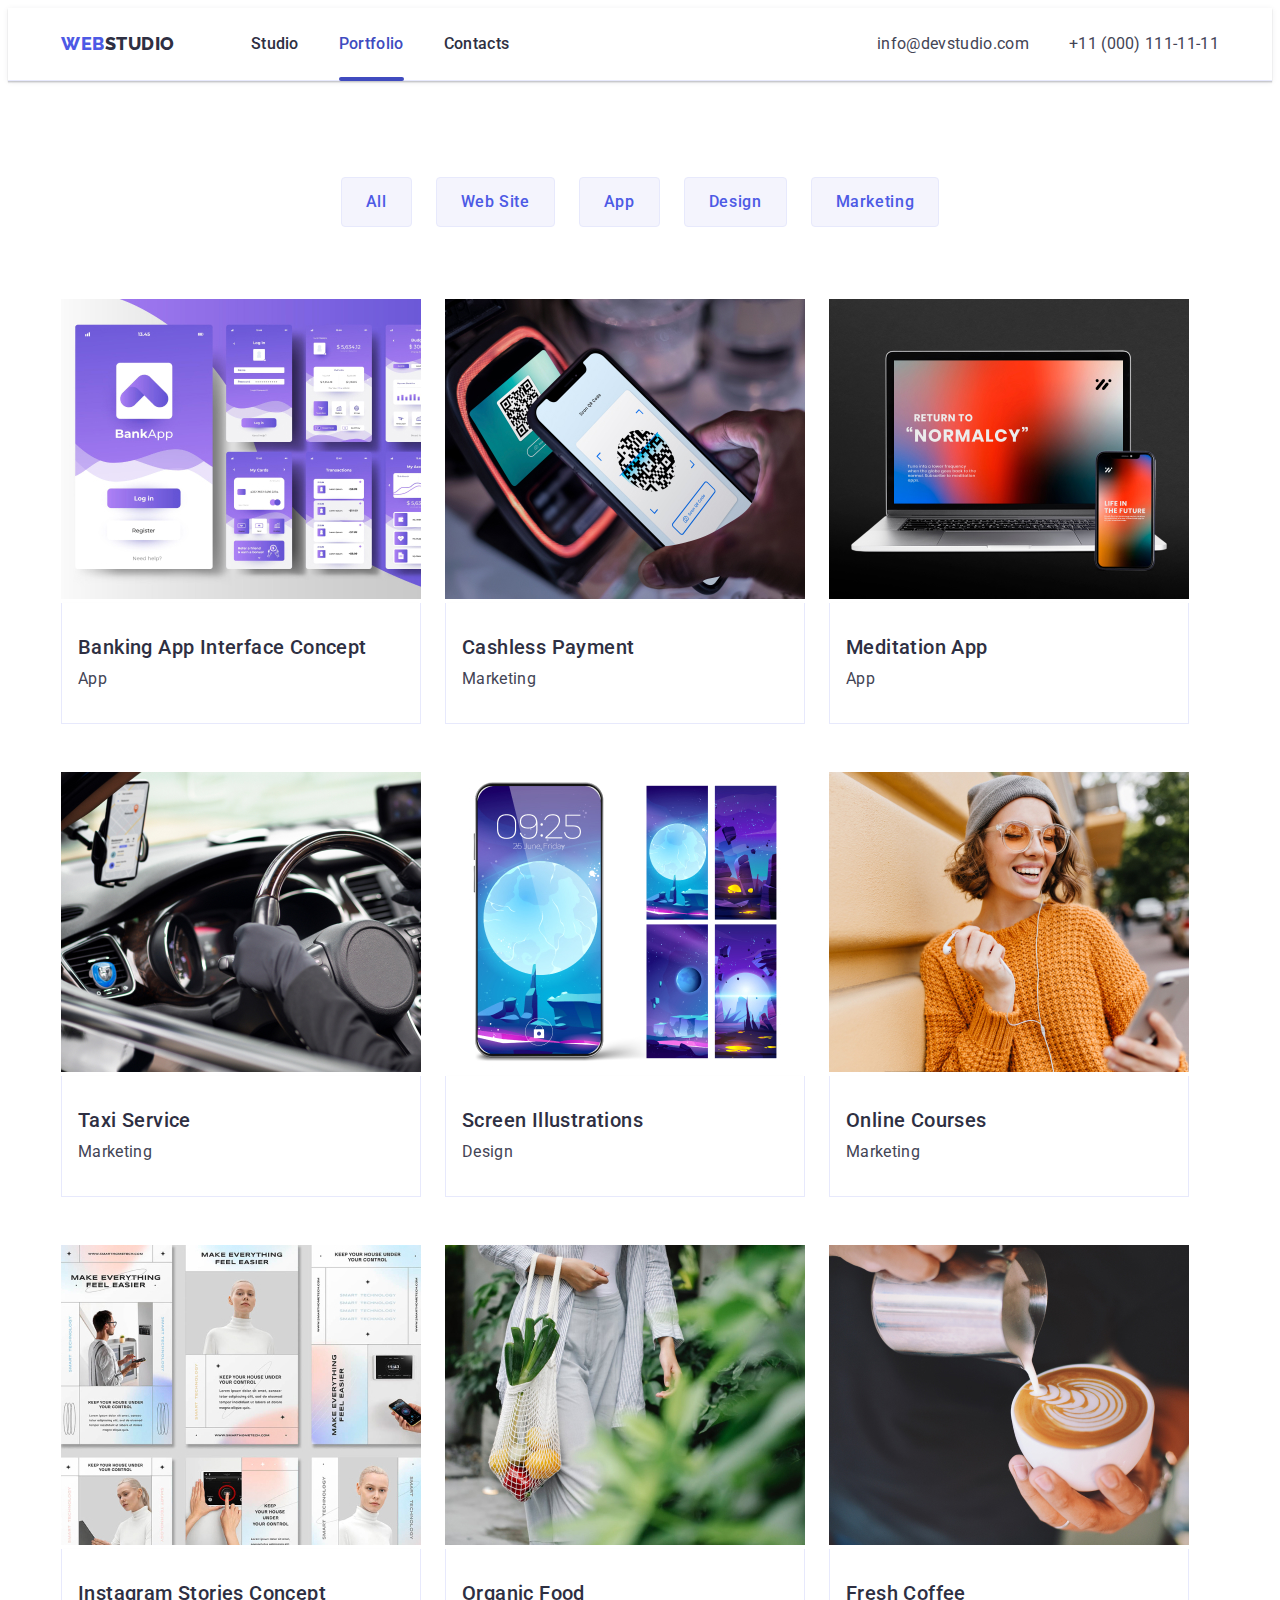
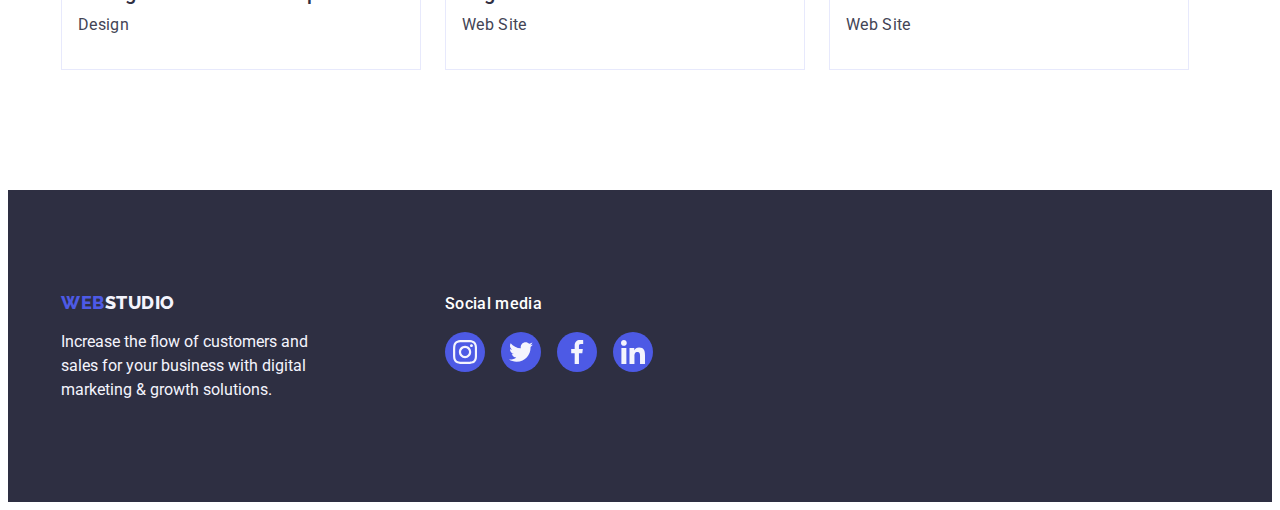
==== portfolio.html @ 3e27b540 "Initial commit" ====
<!DOCTYPE html>
<html lang="en">

<head>
    <meta charset="UTF-8">
    <meta http-equiv="X-UA-Compatible" content="IE=edge">
    <meta name="viewport" content="width=device-width, initial-scale=1.0">
    <title>Portfolio</title>
    <link rel="preconnect" href="https://fonts.googleapis.com">
    <link rel="preconnect" href="https://fonts.gstatic.com" crossorigin>
    <link
        href="https://fonts.googleapis.com/css2?family=Raleway:wght@800&family=Roboto:wght@400;500;700;900&display=swap"
        rel="stylesheet">
    <link rel="stylesheet" href="https://cdnjs.cloudflare.com/ajax/libs/modern-normalize/1.1.0/modern-normalize.min.css"
        integrity="sha512-wpPYUAdjBVSE4KJnH1VR1HeZfpl1ub8YT/NKx4PuQ5NmX2tKuGu6U/JRp5y+Y8XG2tV+wKQpNHVUX03MfMFn9Q=="
        crossorigin="anonymous" referrerpolicy="no-referrer">
    <link rel="stylesheet" href="./css/styles.css">
</head>

<body class="page">
    <header class="header">
        <div class="container">
            <nav class="header-navigation">
                <a class="header-logo-web link" href="./index.html">Web<span
                        class="header-logo-studio link">Studio</span>
                </a>

                <ul class="header-navigation-list list">
                    <li class="header-navigation-item"><a class="header-navigation-link link "
                            href="./index.html">Studio</a>
                    </li>
                    <li class="header-navigation-item "><a class="header-navigation-link link current"
                            href="./portfolio.html">Portfolio</a>
                    </li>
                    <li class="header-navigation-item"><a class="header-navigation-link link " href="">Contacts</a>
                    </li>
                </ul>

                <address class="header-address">
                    <ul class="header-address-list list">
                        <li class="header-address-item item"><a class="header-address-link link"
                                href="mailto:info@devstudio.com">info@devstudio.com</a></li>
                        <li class="header-address-item item"><a class="header-address-link link"
                                href="tel:+110001111111">+11
                                (000)
                                111-11-11</a></li>
                    </ul>
                </address>
            </nav>


        </div>

    </header>
    <main>
        <section class="portfolio-main-section">
            <div class="container">
                <h1 class="portfolio-services" hidden>section2</h1>
                <ul class="portfolio-button-list list">
                    <li class="portfolio-button-list-item"><button class="portfolio-button" type="button">All</button>
                    </li>
                    <li class="portfolio-button-list-item"><button class="portfolio-button" type="button">Web
                            Site</button>
                    </li>
                    <li class="portfolio-button-list-item"><button class="portfolio-button" type="button">App</button>
                    </li>
                    <li class="portfolio-button-list-item"><button class="portfolio-button"
                            type="button">Design</button>
                    </li>
                    <li class="portfolio-button-list-item"><button class="portfolio-button"
                            type="button">Marketing</button>
                    </li>
                </ul>







                <ul class="portfolio-services-img-list list">
                    <li class="portfolio-services-img-list-item">
                        <a href="" class="portfolio-link link">
                            <div class="portfolio-wrapper">
                                <img class="portfolio-services-img-list-item-pic" src="./images/img_21.jpg"
                                    alt="mobile application screenshots" height="300" width="360" />
                                <p class="portfolio-services-overlay">
                                    14 Stylish and User-Friendly App Design Concepts · Task
                                    Manager App · Calorie Tracker App · Exotic Fruit Ecommerce
                                    App · Cloud Storage App
                                </p>
                            </div>
                            <div class="services-border">
                                <h2 class="portfolio-services-img-list-item-title">Banking App Interface Concept</h2>
                                <p class="portfolio-services-img-list-item-text">App</p>
                            </div>

                        </a>
                    </li>
                    <li class="portfolio-services-img-list-item">
                        <a href="" class="portfolio-link link">
                            <div class="portfolio-wrapper">
                                <img class="portfolio-services-img-list-item-pic" src="./images/img_22.jpg"
                                    alt="qr code payment" height="300" width="360" />
                                <p class="portfolio-services-overlay">
                                    14 Stylish and User-Friendly App Design Concepts · Task
                                    Manager App · Calorie Tracker App · Exotic Fruit Ecommerce
                                    App · Cloud Storage App
                                </p>
                            </div>
                            <div class="services-border">
                                <h2 class="portfolio-services-img-list-item-title">Cashless Payment</h2>
                                <p class="portfolio-services-img-list-item-text">Marketing</p>
                            </div>

                        </a>
                    </li>
                    <li class="portfolio-services-img-list-item">
                        <a href="" class="portfolio-link link">
                            <div class="portfolio-wrapper">
                                <img class="portfolio-services-img-list-item-pic" src="./images/img_23.jpg"
                                    alt="desctop and app verstion" height="300" width="360" />
                                <p class="portfolio-services-overlay">
                                    14 Stylish and User-Friendly App Design Concepts · Task
                                    Manager App · Calorie Tracker App · Exotic Fruit Ecommerce
                                    App · Cloud Storage App
                                </p>
                            </div>
                            <div class="services-border">
                                <h2 class="portfolio-services-img-list-item-title">Meditation App</h2>
                                <p class="portfolio-services-img-list-item-text">App</p>
                            </div>

                        </a>
                    </li>
                    <li class="portfolio-services-img-list-item">
                        <a href="" class="portfolio-link link">
                            <div class="portfolio-wrapper">
                                <img class="portfolio-services-img-list-item-pic" src="./images/img_24.jpg" alt="driver"
                                    height="300" width="360" />
                                <p class="portfolio-services-overlay">
                                    14 Stylish and User-Friendly App Design Concepts · Task
                                    Manager App · Calorie Tracker App · Exotic Fruit Ecommerce
                                    App · Cloud Storage App
                                </p>
                            </div>
                            <div class="services-border">
                                <h2 class="portfolio-services-img-list-item-title">Taxi Service</h2>
                                <p class="portfolio-services-img-list-item-text">Marketing</p>
                            </div>

                        </a>
                    </li>
                    <li class="portfolio-services-img-list-item">
                        <a href="" class="portfolio-link link">
                            <div class="portfolio-wrapper">
                                <img class="portfolio-services-img-list-item-pic" src="./images/img_25.jpg"
                                    alt="mobile screen logo" height="300" width="360" />
                                <p class="portfolio-services-overlay">
                                    14 Stylish and User-Friendly App Design Concepts · Task
                                    Manager App · Calorie Tracker App · Exotic Fruit Ecommerce
                                    App · Cloud Storage App
                                </p>
                            </div>
                            <div class="services-border">
                                <h2 class="portfolio-services-img-list-item-title">Screen Illustrations</h2>
                                <p class="portfolio-services-img-list-item-text">Design</p>
                            </div>

                        </a>
                    </li>
                    <li class="portfolio-services-img-list-item">
                        <a href="" class="portfolio-link link">
                            <div class="portfolio-wrapper">
                                <img class="portfolio-services-img-list-item-pic" src="./images/img_26.jpg"
                                    alt="woman with phone" height="300" width="360" />
                                <p class="portfolio-services-overlay">
                                    14 Stylish and User-Friendly App Design Concepts · Task
                                    Manager App · Calorie Tracker App · Exotic Fruit Ecommerce
                                    App · Cloud Storage App
                                </p>
                            </div>
                            <div class="services-border">
                                <h2 class="portfolio-services-img-list-item-title">Online Courses</h2>
                                <p class="portfolio-services-img-list-item-text">Marketing</p>
                            </div>

                        </a>
                    </li>
                    <li class="portfolio-services-img-list-item">
                        <a href="" class="portfolio-link link">
                            <div class="portfolio-wrapper">
                                <img class="portfolio-services-img-list-item-pic" src="./images/img_27.jpg"
                                    alt="baners examples" height="300" width="360" />
                                <p class="portfolio-services-overlay">
                                    14 Stylish and User-Friendly App Design Concepts · Task
                                    Manager App · Calorie Tracker App · Exotic Fruit Ecommerce
                                    App · Cloud Storage App
                                </p>
                            </div>
                            <div class="services-border">
                                <h2 class="portfolio-services-img-list-item-title">Instagram Stories Concept</h2>
                                <p class="portfolio-services-img-list-item-text">Design</p>
                            </div>

                        </a>
                    </li>
                    <li class="portfolio-services-img-list-item">
                        <a href="" class="portfolio-link link">
                            <div class="portfolio-wrapper">
                                <img class="portfolio-services-img-list-item-pic" src="./images/img_28.jpg"
                                    alt="food in bag" height="300" width="360" />
                                <p class="portfolio-services-overlay">
                                    14 Stylish and User-Friendly App Design Concepts · Task
                                    Manager App · Calorie Tracker App · Exotic Fruit Ecommerce
                                    App · Cloud Storage App
                                </p>
                            </div>
                            <div class="services-border">
                                <h2 class="portfolio-services-img-list-item-title">Organic Food</h2>
                                <p class="portfolio-services-img-list-item-text">Web Site</p>
                            </div>

                        </a>
                    </li>
                    <li class="portfolio-services-img-list-item">
                        <a href="" class="portfolio-link link">
                            <div class="portfolio-wrapper">
                                <img class="portfolio-services-img-list-item-pic" src="./images/img_29.jpg"
                                    alt="coffee in cup" height="300" width="360" />
                                <p class="portfolio-services-overlay">
                                    14 Stylish and User-Friendly App Design Concepts · Task
                                    Manager App · Calorie Tracker App · Exotic Fruit Ecommerce
                                    App · Cloud Storage App
                                </p>
                            </div>
                            <div class="services-border">
                                <h2 class="portfolio-services-img-list-item-title">Fresh Coffee</h2>
                                <p class="portfolio-services-img-list-item-text">Web Site</p>
                            </div>

                        </a>
                    </li>
                </ul>
            </div>
        </section>

    </main>
    <footer class="footer">
        <div class="container footer-container">
            <div class="footer-contacts-wrapper">
                <a class="footer-logo-web link" href="./index.html">Web<span
                        class="footer-logo-studio link">Studio</span>
                </a>
                <p class="footer-text">Increase the flow of customers and sales for your business with digital marketing
                    &
                    growth solutions.</p>
            </div>

            <div class="footer-social">
                <p class="footer-contacts-title">Social media</p>
                <ul class="footer-contacts-list list">
                    <li class="footer-contacts-list-item">
                        <a class="footer-link" href="">
                            <svg class="footer-button-icon" width="24" heigh="24">
                                <use href="./images/symbol-defs.svg#icon-instagram-2"></use>
                            </svg>
                        </a>
                    </li>
                    <li class="footer-contacts-list-item">
                        <a class="footer-link" href="">
                            <svg class="footer-button-icon" width="24" heigh="24">
                                <use href="./images/symbol-defs.svg#icon-twitter-1"></use>
                            </svg>
                        </a>
                    </li>
                    <li class="footer-contacts-list-item">
                        <a class="footer-link" href="">
                            <svg class="footer-button-icon" width="24" heigh="24">
                                <use href="./images/symbol-defs.svg#icon-facebook-1"></use>
                            </svg>
                        </a>
                    </li>
                    <li class="footer-contacts-list-item">
                        <a class="footer-link" href="">
                            <svg class="footer-button-icon" width="24" heigh="24">
                                <use href="./images/symbol-defs.svg#icon-linkedin-1"></use>
                            </svg>
                        </a>
                    </li>
                </ul>
            </div>
        </div>

    </footer>
</body>

</html>
---- css/styles.css ----
/* main text color #2E2F42*/
  /* secondary color #434455*/
  /* accent #F4F4FD*/
  /* secondary accent #FFFFFF */
  /* backgroung main #FFFFFF*/
  /* background  hero #2E2F42*/
  /* background team #F4F4FD */

  :root {
      --primary-text-color: #2E2F42;
      --title-text-color: #434455;
      --main-accent-color: #4D5AE5;
      --accent-color: #F4F4FD;
      --main-buton-color: #404BBF;
      --secondary-accent-color: #FFFFFF;
      --backgroung-main-color: #FFFFFF;
      --background-hero-color: #2E2F42;
      --background-team-color: #F4F4FD;
      --backgroung-button-color: #404BBF;
      --border-button-color: #E7E9FC;
  }


  /* Body */
  body {
      background-color: var(--backgroung-main-color);
      color: var(--title-text-color);

      font-family: 'Roboto', sans-serif;

  }

  .img {
      display: block;
      width: 100%;
      height: auto;
  }

  h1,
  h2,
  h3,
  h4,
  h5,
  h6,
  p {
      margin-top: 0;
      margin-bottom: 0;
  }

  .list {
      list-style: none;
      padding-left: 0;
      margin: 0;

  }

  .link {
      text-decoration: none;
  }

  .img {
      display: block;
      max-width: 100%;
      height: auto;


  }

  /* List tag */
  .list {
      list-style: none;
      text-decoration: none
  }



  /* Link tag */
  .link {}

  /* Header */
  .header {
      border-bottom: 1px solid #E7E9FC;
      box-shadow: 0px 2px 1px rgba(46, 47, 66, 0.08),
          0px 1px 1px rgba(46, 47, 66, 0.16), 0px 1px 6px rgba(46, 47, 66, 0.08);

  }

  .container {
      width: 1158px;
      margin-left: auto;
      margin-right: auto;
      padding-left: 15px;
      padding-right: 15px;


  }




  .header-navigation {
      display: flex;
      align-items: center;
  }

  .header-logo-web {
      color: var(--main-accent-color);

      font-family: 'Raleway', sans-serif;
      font-weight: 800;
      font-size: 18px;
      line-height: 1.17;
      letter-spacing: 0.03em;
      text-transform: uppercase
  }

  .header-logo-studio {
      color: var(--primary-text-color);


  }

  .header-navigation-link {
      color: var(--primary-text-color);


      font-weight: 500;
      font-size: 16px;
      line-height: 1.5;
      letter-spacing: 0.02em;
      display: block;
      padding-top: 24px;
      padding-bottom: 24px;
      transition: color 250ms cubic-bezier(0.4, 0, 0.2, 1);
  }

  .header-navigation-list {
      color: var(--primary-text-color);
      margin-top: 0;
      margin-bottom: 0;
      display: flex;
      margin-left: 76px;
      padding-left: 0;

  }

  .header-navigation-link:hover {
      color: var(--main-buton-color);


  }

  .header-navigation-link .link.current {
      color: var(--current-buton-color);

  }

  .header-navigation-link:focus {
      color: var(--main-buton-color);

  }

  .header-navigation-item {
      margin-right: 40px;
      display: block;

  }

  .visually-hidden {
      position: absolute;
      width: 1px;
      height: 1px;
      margin: -1px;
      border: 0;
      padding: 0;

      white-space: nowrap;
      clip-path: inset(100%);
      clip: rect(0 0 0 0);
      overflow: hidden;
  }

  .current {
      color: var(--main-buton-color);
      position: relative;
  }

  .current::after {
      content: "";
      display: block;
      width: 100%;
      height: 4px;
      border-radius: 2px;
      background-color: var(--main-buton-color);
      position: absolute;
      bottom: -1px;
  }


  .container .header-navigation {
      display: flex;
  }

  .header-navigation-item:last-child {
      margin-right: 0;
  }


  .header-address {
      font-style: normal;
      margin-left: auto;
  }

  .header-address-list {
      padding: 0;
      margin: 0;
      display: flex;
      margin-left: auto;

  }

  .header-address-item {}

  .header-address-list .item+.item {
      margin-left: 40px;

  }

  .header-address-link {
      color: var(--title-text-color);

      font-size: 16px;
      line-height: 1.5;
      font-style: normal;
      letter-spacing: 0.02em;
      padding-bottom: 24px;
      padding-top: 24px;
      display: block;
      transition: color 250ms cubic-bezier(0.4, 0, 0.2, 1);
  }

  .header-address-link:hover {
      color: var(--backgroung-button-color);

  }


  .header-address-link:focus {
      color: var(--backgroung-button-color);

  }

  /* Main 1*/
  .hero-section {
      background-color: var(--background-hero-color);
      text-align: center;

      display: block;

      padding-top: 188px;
      padding-bottom: 188px;

      max-width: 1440px;

      margin-left: auto;
      margin-right: auto;
      background-image: linear-gradient(to right,
              rgba(46, 47, 66, 0.7),
              rgba(46, 47, 66, 0.7)),
          url(../images/people-office\ 1\ \(1\).jpg);
      background-repeat: no-repeat;
      background-size: cover;
      background-position: center;












  }

  .hero-section-text {
      color: var(--secondary-accent-color);

      font-weight: 700;
      font-size: 56px;
      line-height: 1.07;
      text-align: center;
      letter-spacing: 0.02em;
      max-width: 496px;
      margin: 0 auto;





  }

  .hero-section-button {
      color: var(--secondary-accent-color);
      background-color: var(--main-accent-color);

      font-family: "Roboto", sans-serif;
      font-weight: 500;
      font-size: 16px;
      line-height: 1.5;
      letter-spacing: 0.04em;
      cursor: pointer;
      padding: 16px 32px;
      text-align: center;
      border-radius: 4px;
      border-color: transparent;
      margin-top: 48px;
      box-shadow: 0px 4px 4px rgba(0, 0, 0, 0.15);
      transition: background-color 250ms cubic-bezier(0.4, 0, 0.2, 1);




  }



  .hero-section-button:hover {
      color: var(--secondary-accent-color);
      background-color: var(--backgroung-button-color)
  }

  .hero-section-button:focus {
      color: var(--secondary-accent-color);
      background-color: var(--backgroung-button-color)
  }

  /*modal*/
  .backdrop {
      position: fixed;
      top: 0;
      left: 0;
      width: 100%;
      height: 100%;
      opacity: 1;
      background-color: rgba(46, 47, 66, 0.4);
      transition: opacity 250ms cubic-bezier(0.4, 0, 0.2, 1),
          visibility 250ms cubic-bezier(0.4, 0, 0.2, 1);
  }

  .backdrop.is-hidden {
      opacity: 0;
      pointer-events: none;
      visibility: hidden;
  }

  .modal {
      position: absolute;
      top: 50%;
      left: 50%;
      transform: translate(-50%, -50%);
      width: 408px;
      height: 576px;
      background-color: #fcfcfc;
      box-shadow: 0px 1px 1px rgba(0, 0, 0, 0.14), 0px 1px 3px rgba(0, 0, 0, 0.12),
          0px 2px 1px rgba(0, 0, 0, 0.2);
      border-radius: 4px;
      transition: opacity 250ms cubic-bezier(0.4, 0, 0.2, 1),
          visibility 250ms cubic-bezier(0.4, 0, 0.2, 1);
  }

  .button-close-window {
      position: absolute;
      top: 24px;
      right: 24px;
      display: flex;
      justify-content: center;
      align-items: center;
      width: 24px;
      height: 24px;
      background-color: var(--border-button-color);
      border: 1px solid rgba(0, 0, 0, 0.1);
      border-radius: 50%;
      transition: background-color 250ms cubic-bezier(0.4, 0, 0.2, 1),
          fill 250ms cubic-bezier(0.4, 0, 0.2, 1);
      cursor: pointer;
  }

  .button-close-window:hover {
      fill: var(--secondary-accent-color);
      background-color: var(--backgroung-button-color);
  }





  /* Main 2 */
  .goals-section {
      padding-top: 120px;
      padding-bottom: 120px;
  }

  .goals-section-title {
      margin-top: 0;
  }

  .goals-section-list {
      margin-top: 0;
      padding-left: 0;
      display: flex;
      margin-bottom: 0;
  }

  .goals-section-list-item {
      margin-right: 24px;
  }

  .goals-section-list-item::before {
      display: block;
      height: 112px;
      background-color: var(--accent-color);
      content: "";

      background-repeat: no-repeat;
      background-position: center;
      margin-bottom: 8px;
  }

  .goals-section-list-item.strategy::before {
      background-image: url(../images/Group\ \(4\).svg);


  }

  .goals-section-list-item.punctuality::before {
      background-image: url(../images/clock\ 1.svg);


  }

  .goals-section-list-item.diligence::before {
      background-image: url(../images/diagram\ 1.svg);


  }

  .goals-section-list-item.technologies::before {
      background-image: url(../images/astronaut\ 1.svg);


  }

  .goals-section-list-item:last-child {
      margin-right: 0;
  }

  .goals-section-list-title {
      color: var(--primary-text-color);

      font-weight: 500;
      font-size: 20px;
      line-height: 1.2;
      letter-spacing: 0.02em;


  }

  .goals-section-list-text {
      color: var(--title-text-color);

      font-size: 16px;
      line-height: 1.5;
      letter-spacing: 0.02em;
      margin-top: 8px;
      width: 264px;



  }

  .goals-section-list-text:last-child {
      margin-right: 0;
  }

  /* Main 3 */
  .examples {

      padding-bottom: 120px;
  }

  .examples-title {
      color: var(--primary-text-color);

      font-weight: 700;
      font-size: 36px;
      line-height: 1.11;
      text-align: center;
      letter-spacing: 0.02em;
      text-transform: capitalize;

  }

  .examples-list {
      margin-bottom: 0;
      margin-top: 72px;
      display: flex;
      justify-content: center;
      padding-left: 0;
  }

  .examples-list-item {
      margin-right: 24px;
      margin-left: 0;

  }


  .examples-list-item:last-child {
      margin-right: 0;
  }



  .examples-list-img {}

  /* Main 4 */
  .team-section {
      background-color: var(--background-team-color);

      padding-top: 120px;
      padding-bottom: 120px;

      text-align: center;
      justify-content: center;
      align-items: center;

      display: block;




  }

  .team-title {
      color: var(--primary-text-color);

      font-weight: 700;
      font-size: 36px;
      line-height: 1.11;
      text-align: center;
      letter-spacing: 0.02em;
      text-transform: capitalize;






  }

  .team-list {

      margin-top: 72px;
      margin-left: 0;
      display: flex;
      justify-content: center;
      align-items: center;
      padding-left: 0;
      margin-bottom: 0;

  }

  .team-list-item {
      background-color: var(--backgroung-main-color);

      margin-right: 24px;
      margin-left: 0;
      padding-bottom: 32px;
      box-shadow: 0px 1px 6px rgba(46, 47, 66, 0.08), 0px 1px 1px rgba(46, 47, 66, 0.16), 0px 2px 1px rgba(46, 47, 66, 0.08);
      border-radius: 0px 0px 4px 4px;
  }

  .team-list-item:last-child {
      margin-right: 0;
  }

  .team-list-item-img {

      margin-bottom: 32px;
  }

  .team-list-item-title {
      color: var(--primary-text-color);

      font-weight: 500;
      font-size: 20px;
      line-height: 1.2;
      text-align: center;
      letter-spacing: 0.02em;



  }

  .team-list-item-text {
      color: var(--title-text-color);

      font-size: 16px;
      line-height: 1.5;
      text-align: center;
      letter-spacing: 0.02em;
      margin-top: 8px;



  }

  .team-socmedia-list {
      display: flex;
      justify-content: center;
      gap: 24px;
      margin-top: 8px;
  }

  .team-socmedia-item {
      width: 40px;
      height: 40px;
  }

  .team-socmedia-link {
      width: 100%;
      height: 100%;
      border-radius: 50%;
      background-color: var(--main-accent-color);
      color: var(--secondary-accent-color);
      display: flex;
      align-items: center;
      justify-content: center;

      transition: background-color 250ms cubic-bezier(0.4, 0, 0.2, 1);
  }

  .team-socmedia-link:hover,
  .team-socmedia-link:focus {
      background-color: var(--backgroung-button-color);
  }

  .team-socmedia-icon {
      fill: currentColor;
  }

  .customers {
      padding-top: 120px;
      padding-bottom: 120px;
  }

  .customers-title {
      text-align: center;
      font-size: 36px;
      font-weight: 700;
      text-align: center;
      letter-spacing: 0.02em;
      text-transform: capitalize;
      color: var(--primary-text-color);
      line-height: 1.11;
      margin-bottom: 72px;
  }

  .customer-list {
      display: flex;
      align-items: center;
      justify-content: center;
      gap: 24px;

  }

  .customers-link {
      display: flex;
      align-items: center;
      justify-content: center;
      width: 168px;
      height: 88px;
      border-radius: 4px;
      border: 1px solid #8E8F99;
      transition: border 250ms cubic-bezier(0.4, 0, 0.2, 1), fill 250ms cubic-bezier(0.4, 0, 0.2, 1);
  }

  .customers-icon {
      width: 104px;
      height: 56px;
      fill: #8e8f99;
  }

  .customers-link:is(:hover, :focus) {
      border: 1px solid var(--backgroung-button-color);

  }

  .customers-link:is(:hover, :focus) .customers-icon {
      fill: #404BBF;
  }

  /* Footer */
  .footer {
      background-color: var(--background-hero-color);

      text-decoration: none;
      padding-top: 102px;
      padding-bottom: 100px;
      display: flex;
  }



  .footer-logo-web {
      color: var(--main-accent-color);

      font-family: 'Raleway', sans-serif;
      font-style: normal;
      font-weight: 800;
      font-size: 18px;
      line-height: 1.17;
      letter-spacing: 0.03em;
      text-transform: uppercase;


  }

  .footer-logo-studio {
      color: var(--accent-color);



  }

  .footer-text {
      color: var(--accent-color);
      font-family: 'Roboto';

      font-size: 16px;
      line-height: 1.5;
      width: 264px;
      margin-top: 17px;



  }

  .footer-container {

      display: flex;
  }

  .footer-contacts {}

  .footer-contacts-wrapper {
      margin-right: 120px;
  }

  .footer-contacts-list {
      width: 208px;
      display: flex;
      justify-content: space-between;
  }

  .footer-contacts-list-item {
      width: 40px;
      height: 40px;
  }

  .footer-contacts-title {
      color: var(--secondary-accent-color);
      display: inline-block;
      font-weight: 500;
      font-size: 16px;
      line-height: 1.5;
      letter-spacing: 0.02em;
      margin-bottom: 16px;


  }

  .footer-link {
      display: flex;
      justify-content: center;
      align-items: center;
      width: 40px;
      height: 40px;
      border-radius: 50%;
      background-color: var(--main-accent-color);
      color: var(--secondary-accent-color);
      transition: background-color 250ms cubic-bezier(0.4, 0, 0.2, 1);
  }

  .footer-link:hover,
  .footer-link:focus {
      background-color: #31D0AA;
  }

  .footer-button {
      padding: 0;
      width: 100%;
      height: 100%;
      display: flex;
      justify-content: center;
      align-items: center;
      border-radius: 50%;

  }

  .footer-button-icon {

      fill: currentColor;



  }






  .footer-link {}


  /* Portfolio page 2 */

  .portfolio-main-section {

      padding-top: 96px;
      padding-bottom: 120px;
  }

  .portfolio-button-list {

      margin-bottom: 72px;
      display: flex;
      justify-content: center;
      padding-left: 0;
      margin-top: 0;


  }



  .portfolio-button-list-item {
      margin-right: 24px;
  }

  .portfolio-button-list-item:last-child {
      margin-right: 0;
  }

  .portfolio-button {
      background-color: var(--accent-color);
      color: var(--main-accent-color);

      font-family: "Roboto", sans-serif;
      font-weight: 500;
      font-size: 16px;
      line-height: 1.5;
      align-items: center;
      text-align: center;
      letter-spacing: 0.04em;
      cursor: pointer;
      padding: 12px 24px;
      border: 1px solid;
      border-radius: 4px;
      border-color: var(--border-button-color);
      transition: background-color 250ms cubic-bezier(0.4, 0, 0.2, 1),
          color 250ms cubic-bezier(0.4, 0, 0.2, 1),
          border-color 250ms cubic-bezier(0.4, 0, 0.2, 1),
          box-shadow 250ms cubic-bezier(0.4, 0, 0.2, 1);


  }

  .portfolio-button:hover {
      background-color: var(--backgroung-button-color);
      color: var(--secondary-accent-color);
      border-color: transparent;
      box-shadow: 0px 3px 1px rgba(0, 0, 0, 0.1), 0px 2px 1px rgba(0, 0, 0, 0.08),
          0px 2px 2px rgba(0, 0, 0, 0.12);

  }

  .portfolio-button:focus {
      background-color: var(--backgroung-button-color);
      color: var(--secondary-accent-color);
      border-color: transparent;
      box-shadow: 0px 3px 1px rgba(0, 0, 0, 0.1), 0px 2px 1px rgba(0, 0, 0, 0.08),
          0px 2px 2px rgba(0, 0, 0, 0.12);
  }

  /* Main 2 */



  .portfolio-services {}

  .portfolio-services-img-list {

      display: flex;
      flex-wrap: wrap;
      gap: 48px 24px;
  }

  .portfolio-services-overlay {
      position: absolute;
      font-size: 16px;
      line-height: 1.5;
      letter-spacing: 0.02em;
      color: var(--backgroung-main-color);
      background: var(--main-accent-color);
      box-shadow: 0px 4px 4px rgba(0, 0, 0, 0.25);
      padding: 40px 32px;
      transition: transform 250ms cubic-bezier(0.4, 0, 0.2, 1);
      display: block;
      height: 100%;

  }

  .portfolio-link:hover .portfolio-services-overlay {
      transform: translateY(-100%);
  }

  .portfolio-link:focus .portfolio-services-overlay {
      transform: translateY(-100%);
  }

  .portfolio-wrapper {
      position: relative;
      overflow: hidden;
  }

  .portfolio-services-img-list-item {}

  .portfolio-link {
      margin-top: 0;
      padding-top: 0;

  }

  .services-border {

      border-bottom: 1px solid #E7E9FC;
      border-left: 1px solid #E7E9FC;
      border-right: 1px solid #E7E9FC;


      padding-top: 32px;
      padding-bottom: 32px;
      padding-left: 16px;
      padding-right: 16px;

  }

  .portfolio-services-img-list-item:nth-last-child(-n+3) {}



  .portfolio-services-img-list-item:nth-child(3n) {}

  .portfolio-link {
      color: var(--background-hero-color);
      display: block;
      transition: box-shadow 250ms cubic-bezier(0.4, 0, 0.2, 1);
  }

  .portfolio-link:hover,
  .portfolio-link:focus {
      box-shadow: 0px 1px 6px rgba(46, 47, 66, 0.08), 0px 1px 1px rgba(46, 47, 66, 0.16), 0px 2px 1px rgba(46, 47, 66, 0.08);
  }

  .portfolio-services-img-list-item-pic {}

  .portfolio-services-img-list-item-title {
      color: var(--primary-text-color);

      font-weight: 500;
      font-size: 20px;
      line-height: 1.2;
      letter-spacing: 0.02em;





  }

  .portfolio-services-img-list-item-text {
      color: var(--title-text-color);

      font-size: 16px;
      line-height: 1.5;
      letter-spacing: 0.02em;
      margin-top: 8px;





  }
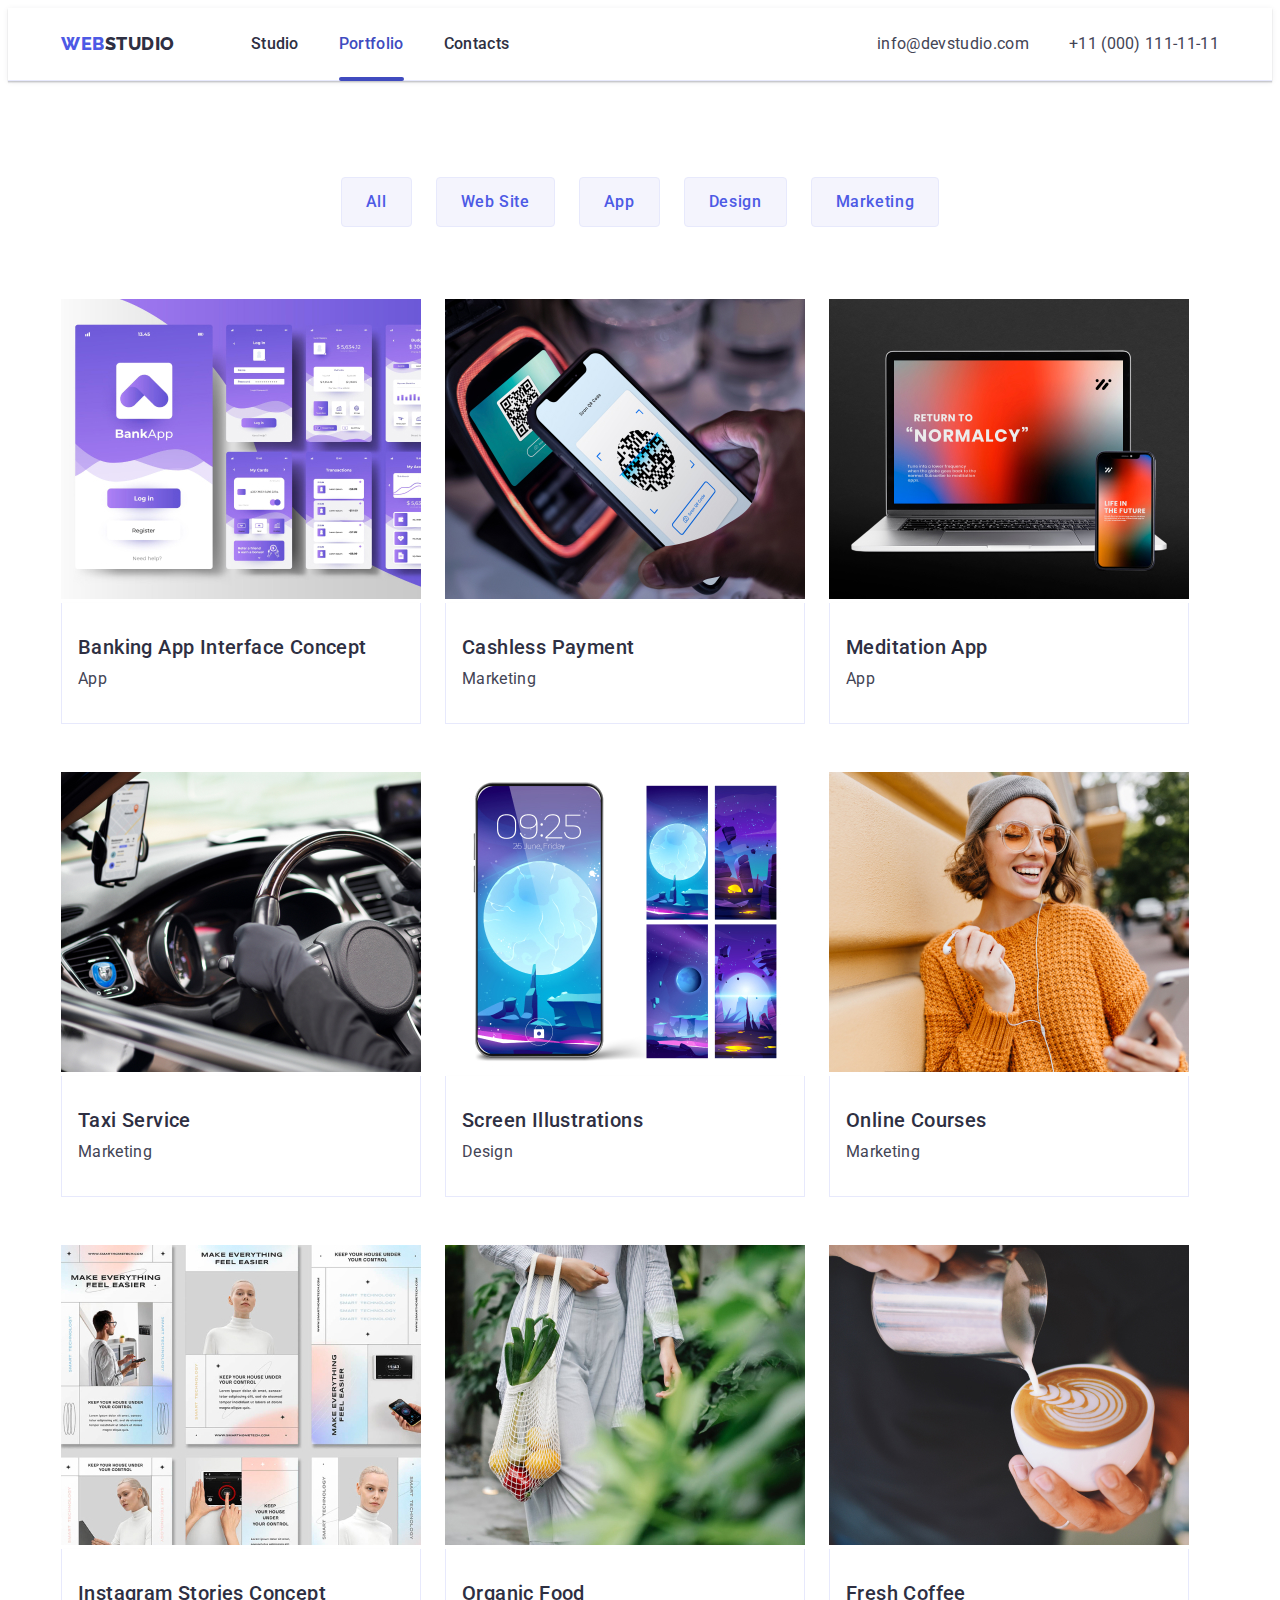
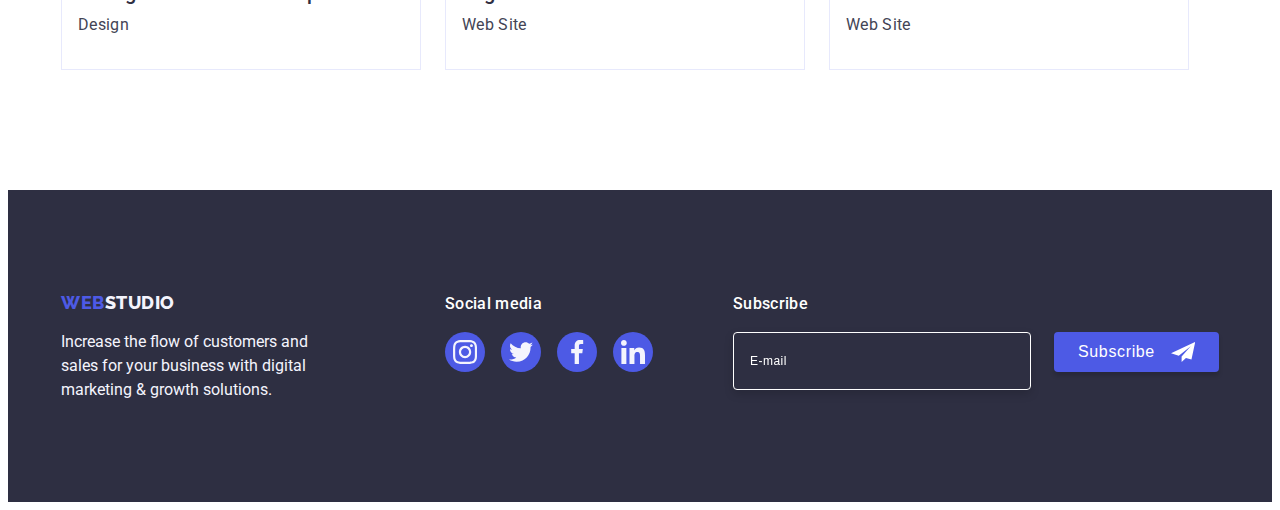
==== commit 0c7d5160: "footer-subscribe" ====
--- a/portfolio.html
+++ b/portfolio.html
@@ -290,6 +290,22 @@
                     </li>
                 </ul>
             </div>
+            <div class="footer-subscribe-wrapper">
+                <p class="footer-subscribe__title">Subscribe</p>
+                <form class="footer-subscribe-form" name="subscribe">
+                    <label class="subscribe-email" for="subscribe-email"></label>
+                    <input class="footer-subscribe-input" type="email" name="subscribe-email" id="subscribe-email"
+                        placeholder="E-mail" />
+                    <button class="footer-subscribe-button" type="submit">
+                        Subscribe
+                        <svg class="subscribe-icon" width="24px" height="24px">
+                            <use href="/images/footer-subscribe-symbol-defs.svg#icon-footer-subscribe"></use>
+                        </svg>
+                    </button>
+                </form>
+            </div>
+        </div>
+
         </div>
 
     </footer>
--- a/css/styles.css
+++ b/css/styles.css
@@ -815,16 +815,81 @@
 
       fill: currentColor;
 
-
-
-  }
-
-
-
-
-
+  }
 
   .footer-link {}
+
+  .footer-subscribe__title {
+      font-weight: 500;
+      line-height: 1.5;
+      letter-spacing: 0.02em;
+      color: var(--backgroung-main-color);
+      margin-bottom: 16px;
+      margin-left: 80px;
+  }
+
+  .footer-subscribe-form {
+      display: flex;
+  }
+
+
+  .footer-subscribe-input {
+      width: 264px;
+      padding: 8px 16px;
+      height: 40px;
+      font-size: 12px;
+      letter-spacing: 0.04em;
+      color: #ffffff;
+      background: var(--background-hero-color);
+      border: 1px solid var(--backgroung-main-color);
+      filter: drop-shadow(0px 4px 4px rgba(0, 0, 0, 0.15));
+      border-radius: 4px;
+      outline: none;
+      transition: border-color 250ms cubic-bezier(0.4, 0, 0.2, 1);
+      margin-left: 80px;
+  }
+
+  .footer-subscribe-input:focus {
+      border: 1px solid var(--main-accent-color);
+  }
+
+  .footer-subscribe-input::placeholder {
+      color: var(--backgroung-main-color);
+  }
+
+  .footer-subscribe-button {
+      /* position: relative; */
+      display: flex;
+      align-items: center;
+      gap: 16px;
+      margin-left: 23px;
+      width: 165px;
+      height: 40px;
+      color: var(--backgroung-main-color);
+      background-color: var(--main-accent-color);
+      border: none;
+      border-radius: 4px;
+      text-align: left;
+      padding: 8px 0px 8px 24px;
+      font-weight: 500;
+      font-size: 16px;
+      line-height: 1.5;
+      letter-spacing: 0.04em;
+      cursor: pointer;
+      box-shadow: 0px 4px 4px rgba(0, 0, 0, 0.15);
+      transition: background-color 250ms cubic-bezier(0.4, 0, 0.2, 1),
+          box-shadow 250ms cubic-bezier(0.4, 0, 0.2, 1);
+  }
+
+  .footer-subscribe-button:hover,
+  .footer-subscribe-button:focus {
+      background-color: var(--main-buton-color);
+      box-shadow: 0px 4px 4px rgba(0, 0, 0, 0.15);
+  }
+
+  .subscribe-icon {
+      fill: var(--backgroung-main-color);
+  }
 
 
   /* Portfolio page 2 */
